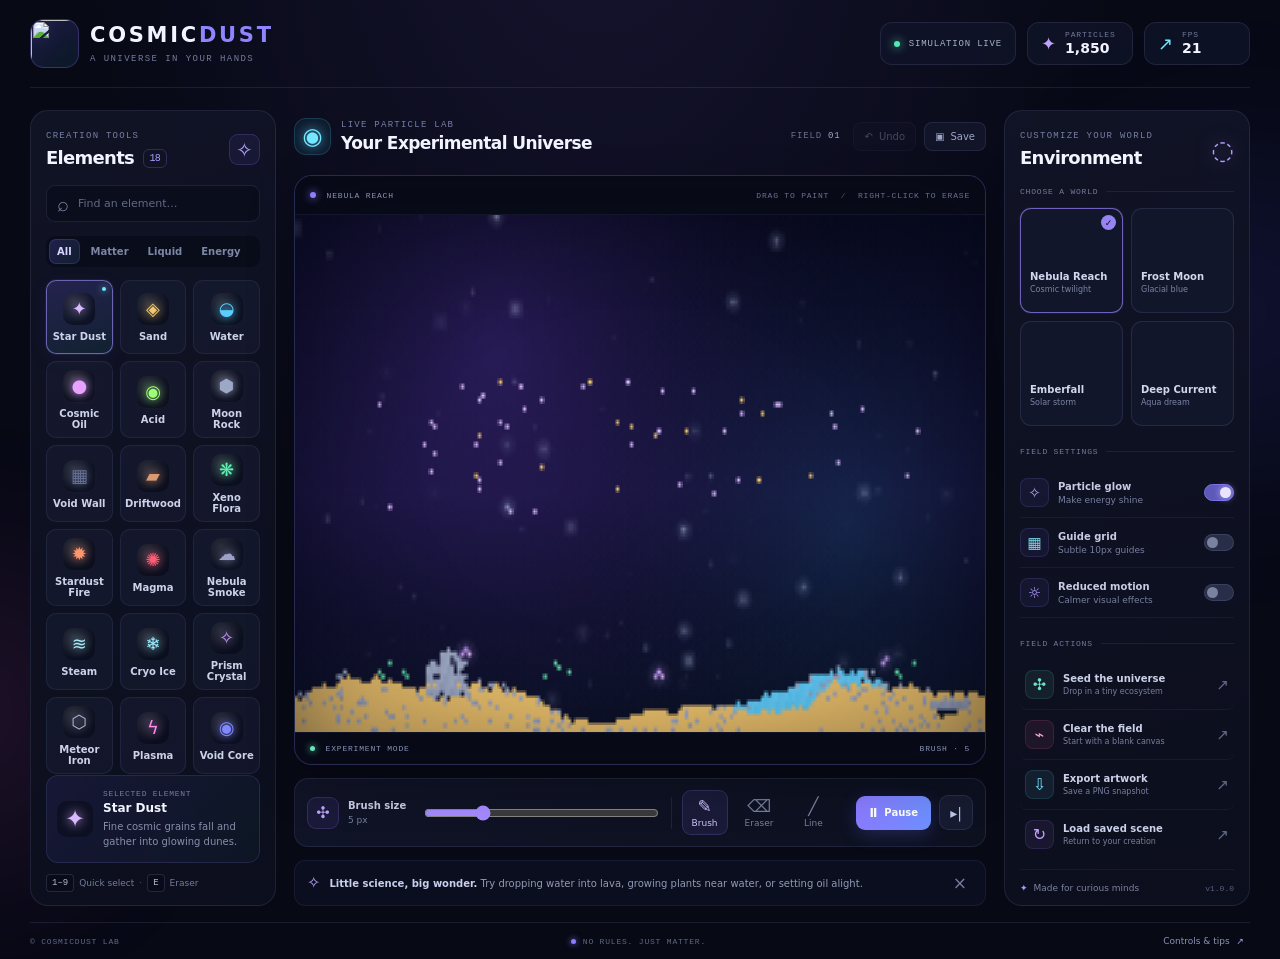
==== index.html @ d0c69f7b "Add files via upload" ====
<!doctype html>
<html lang="en">
<head>
  <meta charset="utf-8">
  <meta name="viewport" content="width=device-width, initial-scale=1, viewport-fit=cover, user-scalable=no">
  <meta name="theme-color" content="#070915">
  <meta name="description" content="CosmicDust — a tiny universe in your hands. Paint with sand, water, fire, plants, plasma and more in a beautiful cosmic particle sandbox.">
  <title>CosmicDust — A Universe in Your Hands</title>
  <link rel="icon" href="assets/cosmicdust-emblem.png" type="image/png">
  <link rel="stylesheet" href="styles.css">
  <!-- The SDK is optional during local development and required for CrazyGames Full Launch. -->
  <script async src="https://sdk.crazygames.com/crazygames-sdk-v3.js"></script>
  <script defer src="game.js"></script>
</head>
<body>
  <div class="ambient ambient-a"></div>
  <div class="ambient ambient-b"></div>
  <div class="app-shell">
    <header class="topbar">
      <div class="brand-lockup">
        <div class="brand-mark"><img src="assets/cosmicdust-emblem.png" alt="" draggable="false"></div>
        <div class="brand-copy"><div class="brand-name">COSMIC<span>DUST</span></div><div class="brand-tagline">A UNIVERSE IN YOUR HANDS</div></div>
      </div>
      <div class="top-meta">
        <div class="live-pill"><span class="live-dot"></span><span id="runStatus">SIMULATION LIVE</span></div>
        <div class="stat-pill"><span class="stat-glyph">✦</span><div><small>PARTICLES</small><strong id="particleCount">0</strong></div></div>
        <div class="stat-pill"><span class="stat-glyph fps-glyph">↗</span><div><small>FPS</small><strong id="fpsCount">60</strong></div></div>
      </div>
      <button class="icon-button mobile-menu" id="togglePanels" aria-label="Toggle controls" title="Toggle controls">☰</button>
    </header>

    <main class="workspace">
      <aside class="panel element-panel" id="elementPanel">
        <div class="panel-heading">
          <div><span class="eyebrow">CREATION TOOLS</span><h2>Elements <span class="count-chip">18</span></h2></div>
          <button class="mini-icon" id="randomElement" title="Surprise me" aria-label="Random element">✧</button>
        </div>
        <label class="search-wrap"><span>⌕</span><input id="elementSearch" type="search" placeholder="Find an element…" autocomplete="off" aria-label="Find an element"></label>
        <div class="filter-tabs" role="tablist" aria-label="Element categories">
          <button class="filter-tab active" data-filter="all" role="tab" aria-selected="true">All</button>
          <button class="filter-tab" data-filter="matter" role="tab" aria-selected="false">Matter</button>
          <button class="filter-tab" data-filter="liquid" role="tab" aria-selected="false">Liquid</button>
          <button class="filter-tab" data-filter="energy" role="tab" aria-selected="false">Energy</button>
          <button class="filter-tab" data-filter="life" role="tab" aria-selected="false">Life</button>
        </div>
        <div class="element-grid" id="elementGrid" aria-label="Choose an element"></div>
        <div class="selected-element-card" id="selectedElementCard">
          <div class="selected-symbol" id="selectedSymbol">✦</div>
          <div class="selected-info"><div class="selected-label">SELECTED ELEMENT</div><strong id="selectedName">Star Dust</strong><p id="selectedDesc">Fine cosmic grains fall and gather into glowing dunes.</p></div>
        </div>
        <div class="panel-footnote"><span class="keycap">1–9</span> Quick select <span class="foot-dot">·</span> <span class="keycap">E</span> Eraser</div>
      </aside>

      <section class="play-area" aria-label="Particle simulation">
        <div class="scene-heading">
          <div class="scene-title"><span class="scene-icon">◉</span><div><span class="eyebrow">LIVE PARTICLE LAB</span><h1>Your Experimental Universe</h1></div></div>
          <div class="scene-actions"><span class="scene-index">FIELD <strong>01</strong></span><button class="small-action" id="undoBtn" title="Undo last stroke (Ctrl/Cmd+Z)" disabled>↶ <span>Undo</span></button><button class="small-action" id="saveSceneBtn" title="Save this scene to this browser">▣ <span>Save</span></button></div>
        </div>
        <div class="canvas-frame" id="canvasFrame">
          <div class="canvas-topline"><span><i class="tiny-orb"></i> <span id="worldLabel">NEBULA REACH</span></span><span class="canvas-hint">DRAG TO PAINT <span class="hint-separator">/</span> RIGHT-CLICK TO ERASE</span></div>
          <canvas id="particleCanvas" aria-label="Draw particles here using the selected element" tabindex="0"></canvas>
          <div class="canvas-vignette"></div>
          <div class="canvas-bottomline"><span><span class="cursor-dot"></span> EXPERIMENT MODE</span><span id="brushReadout">BRUSH · 5</span></div>
        </div>
        <div class="quickbar">
          <div class="brush-control"><span class="tool-icon">✣</span><div class="brush-label"><label for="brushSize">Brush size</label><span id="brushValue">5 px</span></div><input id="brushSize" type="range" min="1" max="18" value="5" aria-label="Brush size"></div>
          <div class="quickbar-divider"></div>
          <button class="quick-tool active" id="brushTool" title="Brush (B)"><span>✎</span><small>Brush</small></button>
          <button class="quick-tool" id="eraseTool" title="Eraser (E)"><span>⌫</span><small>Eraser</small></button>
          <button class="quick-tool" id="lineTool" title="Line tool (L)"><span>╱</span><small>Line</small></button>
          <div class="quickbar-spacer"></div>
          <button class="run-button" id="pauseBtn"><span class="pause-glyph">Ⅱ</span><span id="pauseLabel">Pause</span></button>
          <button class="step-button" id="stepBtn" title="Advance one simulation step">▸|</button>
        </div>
        <div class="tip-strip"><span class="tip-spark">✧</span><span><strong>Little science, big wonder.</strong> Try dropping water into lava, growing plants near water, or setting oil alight.</span><button id="dismissTip" title="Dismiss tip" aria-label="Dismiss tip">×</button></div>
      </section>

      <aside class="panel settings-panel" id="settingsPanel">
        <div class="panel-heading settings-heading"><div><span class="eyebrow">CUSTOMIZE YOUR WORLD</span><h2>Environment</h2></div><span class="planet-icon">◌</span></div>
        <div class="setting-section"><div class="section-label">CHOOSE A WORLD <span class="section-rule"></span></div>
          <div class="world-grid" id="worldGrid">
            <button class="world-card selected" data-world="nebula"><span class="world-art nebula-art"><i></i><b></b></span><span class="world-copy"><strong>Nebula Reach</strong><small>Cosmic twilight</small></span><span class="world-check">✓</span></button>
            <button class="world-card" data-world="arctic"><span class="world-art arctic-art"><i></i><b></b></span><span class="world-copy"><strong>Frost Moon</strong><small>Glacial blue</small></span><span class="world-check">✓</span></button>
            <button class="world-card" data-world="ember"><span class="world-art ember-art"><i></i><b></b></span><span class="world-copy"><strong>Emberfall</strong><small>Solar storm</small></span><span class="world-check">✓</span></button>
            <button class="world-card" data-world="ocean"><span class="world-art ocean-art"><i></i><b></b></span><span class="world-copy"><strong>Deep Current</strong><small>Aqua dream</small></span><span class="world-check">✓</span></button>
          </div>
        </div>
        <div class="setting-section brush-settings"><div class="section-label">FIELD SETTINGS <span class="section-rule"></span></div>
          <label class="toggle-row"><span><span class="toggle-icon">✧</span><span><strong>Particle glow</strong><small>Make energy shine</small></span></span><input type="checkbox" id="glowToggle" checked><i class="switch"></i></label>
          <label class="toggle-row"><span><span class="toggle-icon grid-icon">▦</span><span><strong>Guide grid</strong><small>Subtle 10px guides</small></span></span><input type="checkbox" id="gridToggle"><i class="switch"></i></label>
          <label class="toggle-row"><span><span class="toggle-icon">☼</span><span><strong>Reduced motion</strong><small>Calmer visual effects</small></span></span><input type="checkbox" id="motionToggle"><i class="switch"></i></label>
        </div>
        <div class="setting-section action-section"><div class="section-label">FIELD ACTIONS <span class="section-rule"></span></div>
          <button class="action-row" id="seedBtn"><span class="action-icon seed-icon">✣</span><span><strong>Seed the universe</strong><small>Drop in a tiny ecosystem</small></span><span class="action-arrow">↗</span></button>
          <button class="action-row" id="clearBtn"><span class="action-icon clear-icon">⌁</span><span><strong>Clear the field</strong><small>Start with a blank canvas</small></span><span class="action-arrow">↗</span></button>
          <button class="action-row" id="exportBtn"><span class="action-icon export-icon">⇩</span><span><strong>Export artwork</strong><small>Save a PNG snapshot</small></span><span class="action-arrow">↗</span></button>
          <button class="action-row" id="loadSceneBtn"><span class="action-icon load-icon">↻</span><span><strong>Load saved scene</strong><small>Return to your creation</small></span><span class="action-arrow">↗</span></button>
        </div>
        <div class="tiny-footer"><span class="footer-star">✦</span> Made for curious minds <span class="footer-version">v1.0.0</span></div>
      </aside>
    </main>
    <footer class="app-footer"><span>© COSMICDUST LAB</span><span class="footer-center"><i></i> NO RULES. JUST MATTER.</span><button id="helpBtn">Controls & tips <span>↗</span></button></footer>
  </div>

  <div class="toast" id="toast" role="status" aria-live="polite"><span class="toast-icon">✦</span><span id="toastMessage">Your universe is ready.</span><button id="toastAction" hidden>Undo</button></div>
  <div class="help-overlay" id="helpOverlay" hidden>
    <section class="help-card" role="dialog" aria-modal="true" aria-labelledby="helpTitle">
      <button class="help-close" id="helpClose" aria-label="Close help">×</button>
      <span class="eyebrow">QUICK FIELD GUIDE</span><h2 id="helpTitle">Make a little universe.</h2><p class="help-lead">Pick an element, then paint on the field. Watch your ingredients interact.</p>
      <div class="help-grid"><div><kbd>Drag</kbd><span>Draw with your selected element</span></div><div><kbd>Right click</kbd><span>Erase without changing tools</span></div><div><kbd>Space</kbd><span>Pause / resume simulation</span></div><div><kbd>B / E / L</kbd><span>Brush, eraser, line tool</span></div><div><kbd>[ / ]</kbd><span>Smaller / larger brush</span></div><div><kbd>Ctrl / ⌘ + Z</kbd><span>Undo your last stroke</span></div></div>
      <div class="help-footer"><span>Experiment note</span><p>Water cools lava, plants spread near water, oil catches fire, and acid dissolves many solids.</p></div>
      <button class="primary-button" id="gotItBtn">Let's experiment <span>→</span></button>
    </section>
  </div>
  <noscript><div class="noscript-message">CosmicDust needs JavaScript enabled to run its particle simulation.</div></noscript>
</body>
</html>
---- styles.css ----
:root{color-scheme:dark;--bg:#070915;--panel:#101322;--panel2:#13172a;--line:rgba(161,172,235,.12);--text:#f2f4ff;--muted:#8e94b2;--muted2:#626985;--cyan:#72e7ff;--purple:#9d7aff;--pink:#f17aca;--green:#5be4bb;--radius:18px;--mono:'SFMono-Regular',Consolas,'Liberation Mono',monospace;--sans:'Avenir Next',Avenir,system-ui,-apple-system,sans-serif}
*{box-sizing:border-box}html,body{margin:0;min-height:100%;background:var(--bg);color:var(--text);font-family:var(--sans);font-size:13px}body{min-height:100dvh;overflow-x:hidden;background:radial-gradient(ellipse at 47% -24%,rgba(82,63,153,.21),transparent 55%),#070915}button,input{font:inherit}button{color:inherit;cursor:pointer}button:focus-visible,input:focus-visible{outline:2px solid var(--cyan);outline-offset:3px}.ambient{position:fixed;pointer-events:none;z-index:0;border-radius:50%;filter:blur(90px);opacity:.13}.ambient-a{width:300px;height:300px;right:-110px;top:18%;background:#5555ff}.ambient-b{width:250px;height:300px;left:-150px;bottom:4%;background:#df4ec5}.app-shell{position:relative;z-index:1;max-width:1760px;margin:0 auto;padding:0 30px;min-height:100dvh;display:flex;flex-direction:column}.topbar{height:88px;display:flex;align-items:center;justify-content:space-between;border-bottom:1px solid var(--line);flex-shrink:0}.brand-lockup{display:flex;align-items:center;gap:11px;min-width:260px}.brand-mark{width:49px;height:49px;display:grid;place-items:center;border-radius:14px;background:linear-gradient(145deg,rgba(121,102,255,.18),rgba(53,217,245,.08));border:1px solid rgba(157,122,255,.25);overflow:hidden}.brand-mark img{width:54px;height:54px;object-fit:contain;filter:drop-shadow(0 0 9px rgba(130,112,255,.2))}.brand-name{font-size:21px;letter-spacing:.13em;font-weight:800;line-height:1.2}.brand-name span{color:#8f84ff}.brand-tagline{font:9px var(--mono);letter-spacing:.16em;color:#747c9e;margin-top:5px}.top-meta{display:flex;gap:11px;align-items:center}.live-pill,.stat-pill{height:43px;border:1px solid var(--line);background:rgba(18,22,43,.7);border-radius:12px;display:flex;align-items:center;gap:9px;padding:0 13px}.live-pill{font:9px var(--mono);letter-spacing:.09em;color:#a6b4c8}.live-dot{width:6px;height:6px;border-radius:100%;background:#52eab5;box-shadow:0 0 10px #52eab5}.stat-pill{min-width:106px}.stat-glyph{font-size:18px;color:#c0a3ff}.fps-glyph{color:var(--cyan)}.stat-pill small{display:block;color:#737b9b;font:8px var(--mono);letter-spacing:.1em}.stat-pill strong{font-size:14px;line-height:1.3;font-weight:700;font-variant-numeric:tabular-nums}.mobile-menu{display:none}.workspace{display:grid;grid-template-columns:246px minmax(360px,1fr) 246px;gap:18px;padding:22px 0 16px;flex:1;min-height:0;align-items:stretch}.panel{background:linear-gradient(163deg,rgba(17,20,38,.96),rgba(12,15,29,.95));border:1px solid var(--line);border-radius:var(--radius);min-width:0;position:relative;overflow:hidden}.element-panel{padding:20px 15px 13px;display:flex;flex-direction:column;min-height:625px}.panel-heading{display:flex;align-items:center;justify-content:space-between;margin-bottom:17px}.eyebrow{display:block;font:9px var(--mono);letter-spacing:.14em;color:#777fa4;margin-bottom:6px}.panel-heading h2{margin:0;font-size:18px;letter-spacing:-.04em;font-weight:700}.count-chip{font:10px var(--mono);color:#a9a1ff;border:1px solid rgba(157,122,255,.24);padding:3px 6px;border-radius:6px;vertical-align:3px;margin-left:3px}.mini-icon{width:31px;height:31px;border-radius:9px;border:1px solid rgba(157,122,255,.2);background:rgba(120,99,255,.08);font-size:20px;color:#bda8ff;line-height:1}.mini-icon:hover{background:rgba(120,99,255,.19)}.search-wrap{height:37px;display:flex;align-items:center;gap:7px;padding:0 10px;border:1px solid rgba(151,161,216,.13);border-radius:9px;background:rgba(4,7,20,.38);color:#7781a4;margin-bottom:14px}.search-wrap>span{font-size:20px;line-height:1}.search-wrap input{width:100%;min-width:0;color:#dde3ff;border:0;outline:0;background:transparent;font-size:11px}.search-wrap input::placeholder{color:#616984}.filter-tabs{display:flex;gap:3px;padding:3px;background:rgba(4,7,19,.52);border-radius:9px;margin-bottom:13px;overflow:auto}.filter-tab{border:0;border-radius:7px;background:transparent;color:#7e86a5;padding:7px 8px;font-size:10px;font-weight:700;white-space:nowrap;flex:1}.filter-tab.active{background:linear-gradient(120deg,rgba(120,102,255,.22),rgba(83,211,240,.09));color:#d8d5ff;box-shadow:inset 0 0 0 1px rgba(152,134,255,.17)}.element-grid{display:grid;grid-template-columns:repeat(3,minmax(0,1fr));gap:7px;align-content:start}.element-button{position:relative;border:1px solid rgba(141,151,215,.11);border-radius:10px;background:rgba(26,30,54,.55);min-width:0;min-height:74px;display:flex;flex-direction:column;align-items:center;justify-content:center;gap:6px;padding:8px 4px 7px;transition:background .15s,border-color .15s,transform .15s}.element-button:hover{background:rgba(45,49,83,.8);border-color:rgba(144,142,255,.38);transform:translateY(-1px)}.element-button.selected{background:linear-gradient(160deg,rgba(123,103,255,.2),rgba(53,218,238,.08));border-color:rgba(162,145,255,.6);box-shadow:0 0 0 1px rgba(155,130,255,.08),0 5px 20px rgba(92,74,217,.09)}.element-button.selected:after{content:'';position:absolute;top:6px;right:6px;width:4px;height:4px;border-radius:50%;background:var(--cyan);box-shadow:0 0 7px var(--cyan)}.element-visual{width:32px;height:32px;display:grid;place-items:center;border-radius:10px;font-size:18px;line-height:1;position:relative;background:radial-gradient(circle at 30% 25%,rgba(255,255,255,.12),transparent 70%),rgba(5,9,22,.6);text-shadow:0 0 11px currentColor}.element-button .element-title{font-size:10px;font-weight:700;line-height:1.1;color:#cdd2eb;text-align:center;overflow-wrap:anywhere}.selected-element-card{margin-top:auto;padding:12px 10px;display:flex;align-items:center;gap:10px;background:linear-gradient(120deg,rgba(120,99,255,.1),rgba(41,204,231,.04));border:1px solid rgba(153,137,255,.15);border-radius:12px;min-height:88px}.selected-symbol{width:36px;height:36px;flex-shrink:0;display:grid;place-items:center;font-size:24px;color:#e0c1ff;background:rgba(6,9,22,.5);border-radius:10px;text-shadow:0 0 12px currentColor}.selected-info{min-width:0}.selected-label{font:8px var(--mono);color:#777fa3;letter-spacing:.09em;margin-bottom:3px}.selected-info strong{display:block;font-size:12px}.selected-info p{font-size:10px;line-height:1.5;color:#878eac;margin:4px 0 0}.panel-footnote{margin-top:11px;display:flex;align-items:center;gap:5px;color:#747c9c;font-size:9px}.keycap{font:9px var(--mono);padding:3px 5px;border:1px solid rgba(145,154,211,.2);background:rgba(6,9,20,.5);border-radius:4px;color:#b6bbd3}.foot-dot{color:#4f5573}.play-area{min-width:0;display:flex;flex-direction:column;gap:13px}.scene-heading{display:flex;align-items:center;justify-content:space-between;min-height:52px}.scene-title{display:flex;align-items:center;gap:10px}.scene-icon{width:37px;height:37px;display:grid;place-items:center;font-size:23px;color:var(--cyan);border-radius:12px;border:1px solid rgba(91,218,255,.17);background:rgba(45,164,202,.09);text-shadow:0 0 13px rgba(91,218,255,.8)}.scene-title .eyebrow{margin-bottom:3px}.scene-title h1{margin:0;font-size:17px;letter-spacing:-.035em}.scene-actions{display:flex;align-items:center;gap:8px}.scene-index{font:9px var(--mono);letter-spacing:.09em;color:#69718f;margin-right:5px}.scene-index strong{color:#a3a9cb;font-weight:500}.small-action{display:flex;align-items:center;gap:6px;padding:8px 10px;background:rgba(24,28,50,.6);border:1px solid var(--line);border-radius:8px;color:#9ea6c5;font-size:10px}.small-action:hover:not(:disabled){border-color:rgba(123,229,255,.36);color:#d9f8ff}.small-action:disabled{opacity:.38;cursor:not-allowed}.canvas-frame{position:relative;isolation:isolate;flex:1;min-height:350px;max-height:calc(100dvh - 290px);display:flex;flex-direction:column;overflow:hidden;border:1px solid rgba(127,130,239,.28);border-radius:18px;background:#060915;box-shadow:0 18px 48px rgba(0,0,0,.24),inset 0 0 0 1px rgba(177,169,255,.025)}.canvas-frame:before{content:'';position:absolute;inset:0;pointer-events:none;z-index:2;border-radius:inherit;box-shadow:inset 0 0 80px rgba(2,3,15,.3)}.canvas-topline,.canvas-bottomline{position:relative;z-index:3;display:flex;align-items:center;justify-content:space-between;height:39px;padding:0 15px;background:rgba(8,11,25,.75);font:8px var(--mono);letter-spacing:.1em;color:#8b94b7;flex-shrink:0}.canvas-topline{border-bottom:1px solid rgba(130,141,221,.1)}.tiny-orb{display:inline-block;width:6px;height:6px;border-radius:50%;margin-right:5px;background:#8d7dff;box-shadow:0 0 8px #8d7dff}.canvas-hint{color:#697394;font-size:8px}.hint-separator{margin:0 6px;color:#4b5476}.canvas-frame canvas{display:block;position:relative;z-index:1;flex:1;min-height:0;width:100%;height:100%;cursor:crosshair;touch-action:none;image-rendering:pixelated;outline:none}.canvas-bottomline{height:32px;border-top:1px solid rgba(130,141,221,.08);font-size:8px}.cursor-dot{display:inline-block;width:5px;height:5px;border-radius:100%;background:#69e4bc;margin:0 5px 0 0;box-shadow:0 0 7px #69e4bc}.canvas-vignette{position:absolute;z-index:2;inset:39px 0 32px;pointer-events:none;background:radial-gradient(ellipse at center,transparent 45%,rgba(3,5,18,.28) 100%)}.quickbar{display:flex;align-items:center;gap:8px;padding:10px 12px;background:linear-gradient(130deg,rgba(17,21,40,.94),rgba(13,17,32,.94));border:1px solid var(--line);border-radius:14px;min-height:69px}.brush-control{display:flex;align-items:center;gap:9px;min-width:176px;flex:1}.tool-icon{width:32px;height:32px;border:1px solid rgba(157,122,255,.19);border-radius:9px;display:grid;place-items:center;color:#c2a3ff;background:rgba(128,97,255,.09);font-size:16px}.brush-label{display:flex;flex-direction:column;gap:4px;min-width:65px}.brush-label label{font-size:10px;color:#c7cce4;font-weight:700}.brush-label span{font-size:9px;color:#787f9e}.brush-control input{width:65px;flex:1;accent-color:#a48aff;cursor:pointer}.quickbar-divider{width:1px;height:32px;background:var(--line);margin:0 2px}.quick-tool{min-width:46px;display:flex;flex-direction:column;align-items:center;justify-content:center;gap:3px;background:transparent;border:1px solid transparent;border-radius:9px;padding:6px 8px;color:#767e9e}.quick-tool>span{font-size:17px;line-height:1.1}.quick-tool small{font-size:9px}.quick-tool:hover,.quick-tool.active{background:rgba(130,112,255,.1);border-color:rgba(145,126,255,.2);color:#d2c6ff}.quickbar-spacer{flex:0 0 4px}.run-button{display:flex;align-items:center;gap:7px;white-space:nowrap;border:0;border-radius:9px;background:linear-gradient(100deg,#8c7aff,#6d90ff);box-shadow:0 5px 18px rgba(112,112,255,.22);padding:10px 13px;font-size:10px;font-weight:800;color:#fff}.run-button:hover{filter:brightness(1.1)}.pause-glyph{font-size:12px}.step-button{height:35px;width:34px;border:1px solid var(--line);border-radius:9px;background:rgba(27,31,54,.8);color:#bec6e8;font-size:14px}.step-button:hover{border-color:rgba(116,231,255,.4);color:var(--cyan)}.tip-strip{display:flex;align-items:center;gap:9px;padding:10px 12px;border:1px solid rgba(117,130,218,.11);border-radius:11px;background:rgba(14,18,36,.62);font-size:10px;color:#929bb7;line-height:1.5}.tip-strip strong{color:#c9d0ed;font-weight:700}.tip-spark{color:#baa6ff;font-size:16px}.tip-strip button{margin-left:auto;background:transparent;border:0;color:#737c9c;font-size:17px;line-height:1}.settings-panel{padding:20px 15px 12px;display:flex;flex-direction:column;min-height:625px}.settings-heading{margin-bottom:19px}.planet-icon{font-size:26px;color:#b49bff;text-shadow:0 0 17px rgba(164,127,255,.7)}.setting-section{margin-bottom:21px}.section-label{display:flex;align-items:center;gap:8px;color:#747c9d;font:8px var(--mono);letter-spacing:.1em;white-space:nowrap;margin-bottom:12px}.section-rule{height:1px;background:rgba(151,161,216,.11);flex:1}.world-grid{display:grid;grid-template-columns:1fr 1fr;gap:8px}.world-card{padding:0;text-align:left;position:relative;overflow:hidden;border:1px solid rgba(139,148,216,.15);border-radius:11px;background:rgba(21,25,47,.74);display:flex;flex-direction:column;min-height:105px;transition:border-color .15s,transform .15s}.world-card:hover{transform:translateY(-1px);border-color:rgba(154,143,255,.4)}.world-card.selected{border-color:rgba(154,132,255,.68);box-shadow:0 0 0 1px rgba(154,132,255,.07)}.world-art{height:54px;display:block;position:relative;overflow:hidden;background:radial-gradient(ellipse at 40% 70%,#45306e,transparent 50%),linear-gradient(130deg,#101d3b,#111125 80%)}.world-art:before{content:'';position:absolute;width:58px;height:58px;left:50%;top:12px;transform:translateX(-50%);border-radius:50%;background:radial-gradient(circle at 32% 27%,#c8bbff,#896be4 25%,#332963 65%,#12162e 100%);box-shadow:0 0 20px rgba(132,95,255,.45)}.world-art:after{content:'';position:absolute;width:88px;height:23px;left:50%;top:30px;transform:translateX(-50%) rotate(-18deg);border:2px solid #8ce9ff;border-color:#8ce9ff transparent #de8bff transparent;border-radius:50%;filter:drop-shadow(0 0 3px #8b9aff)}.world-art i,.world-art b{position:absolute;z-index:1;width:3px;height:3px;border-radius:50%;background:#e6f4ff;box-shadow:0 0 4px #fff;left:15%;top:15px}.world-art b{left:78%;top:13px}.arctic-art{background:radial-gradient(ellipse at 45% 80%,#276f8f,transparent 56%),linear-gradient(130deg,#0c3557,#11162d)}.arctic-art:before{background:radial-gradient(circle at 30% 30%,#e2fcff,#74cde5 27%,#176a88 68%,#10263b)}.arctic-art:after{border-color:#7af2ff transparent #b8ffff transparent}.ember-art{background:radial-gradient(ellipse at 50% 80%,#812f48,transparent 55%),linear-gradient(130deg,#3b142e,#111126)}.ember-art:before{background:radial-gradient(circle at 30% 25%,#ffdb8d,#f47959 28%,#912f63 66%,#251936);box-shadow:0 0 20px rgba(255,111,82,.4)}.ember-art:after{border-color:#ffd28c transparent #fa6298 transparent}.ocean-art{background:radial-gradient(ellipse at 45% 80%,#155d70,transparent 56%),linear-gradient(130deg,#092e42,#10172f)}.ocean-art:before{background:radial-gradient(circle at 30% 30%,#b5fff7,#41c8c8 28%,#176579 67%,#102a41)}.ocean-art:after{border-color:#70f1d1 transparent #5fc5ff transparent}.world-copy{display:flex;flex-direction:column;gap:3px;padding:8px 9px 9px}.world-copy strong{font-size:10px;color:#d2d7f0}.world-copy small{font-size:8px;color:#7b84a5}.world-check{display:none;position:absolute;top:6px;right:6px;width:15px;height:15px;border-radius:50%;align-items:center;justify-content:center;font-size:9px;background:rgba(158,139,255,.95);color:#15102d}.world-card.selected .world-check{display:flex}.toggle-row{display:flex;align-items:center;justify-content:space-between;padding:10px 0;border-bottom:1px solid rgba(141,151,211,.08);cursor:pointer}.toggle-row>span{display:flex;align-items:center;gap:9px}.toggle-icon{width:29px;height:29px;display:grid;place-items:center;border:1px solid rgba(144,130,255,.14);border-radius:8px;background:rgba(120,103,255,.08);color:#b8a2ff;font-size:15px}.grid-icon{color:#81ddeb}.toggle-row strong{display:block;font-size:10px;font-weight:700;color:#c7cce4}.toggle-row small{display:block;font-size:9px;color:#777f9f;margin-top:3px}.toggle-row input{position:absolute;opacity:0;pointer-events:none}.switch{width:30px;height:17px;position:relative;flex-shrink:0;border-radius:20px;background:#292e48;border:1px solid rgba(150,160,210,.16);transition:.2s}.switch:after{content:'';width:11px;height:11px;border-radius:50%;background:#7a829f;position:absolute;top:2px;left:2px;transition:.2s}.toggle-row input:checked+.switch{background:#5d59b8;border-color:#7770e8}.toggle-row input:checked+.switch:after{left:15px;background:#e8e3ff;box-shadow:0 0 7px #b8adff}.action-section{margin-bottom:10px}.action-row{width:100%;display:flex;align-items:center;gap:9px;padding:10px 5px;text-align:left;border:0;border-bottom:1px solid rgba(141,151,211,.08);background:transparent;border-radius:7px}.action-row:last-child{border-bottom:0}.action-row:hover{background:rgba(121,106,255,.06)}.action-icon{width:29px;height:29px;display:grid;place-items:center;flex-shrink:0;border-radius:8px;background:rgba(112,221,197,.08);color:#6be3c4;border:1px solid rgba(104,226,199,.12);font-size:16px}.clear-icon{color:#ffa7c9;background:rgba(255,106,161,.08);border-color:rgba(255,106,161,.13)}.export-icon{color:#7ce4ff;background:rgba(98,213,244,.08);border-color:rgba(98,213,244,.13)}.load-icon{color:#c7a3ff;background:rgba(176,123,255,.08);border-color:rgba(176,123,255,.13)}.action-row>span:nth-child(2){flex:1;min-width:0}.action-row strong{display:block;font-size:10px;color:#cbd1ea}.action-row small{display:block;font-size:8px;color:#777f9e;margin-top:3px}.action-arrow{color:#626b8b;font-size:15px}.action-row:hover .action-arrow{color:#a79bff}.tiny-footer{margin-top:auto;display:flex;align-items:center;gap:6px;padding-top:13px;border-top:1px solid rgba(141,151,211,.08);color:#7b83a0;font-size:9px}.footer-star{color:#ad98ff}.footer-version{margin-left:auto;font:8px var(--mono);color:#575f7e}.app-footer{height:37px;flex-shrink:0;display:flex;align-items:center;justify-content:space-between;border-top:1px solid var(--line);color:#606985;font:8px var(--mono);letter-spacing:.1em}.footer-center{display:flex;align-items:center;gap:7px}.footer-center i{width:5px;height:5px;border-radius:50%;background:#8d7aff;box-shadow:0 0 6px #8d7aff}.app-footer button{border:0;background:transparent;color:#8a93b2;font:9px var(--sans);letter-spacing:0}.app-footer button:hover{color:#c6c4ff}.app-footer button span{color:#ac9bff;margin-left:4px}.toast{position:fixed;z-index:30;bottom:28px;left:50%;transform:translate(-50%,18px);opacity:0;pointer-events:none;display:flex;align-items:center;gap:10px;padding:12px 14px;border-radius:11px;border:1px solid rgba(153,137,255,.28);background:rgba(18,21,42,.97);box-shadow:0 16px 40px rgba(0,0,0,.4);color:#d8ddf5;font-size:11px;transition:opacity .2s,transform .2s;max-width:calc(100vw - 24px)}.toast.show{opacity:1;transform:translate(-50%,0);pointer-events:auto}.toast-icon{color:#a994ff;font-size:16px}.toast button{border:1px solid rgba(149,135,255,.25);border-radius:7px;padding:5px 9px;background:rgba(116,103,255,.14);font-size:10px;color:#c7bdff}.help-overlay{position:fixed;z-index:50;inset:0;background:rgba(3,5,16,.78);backdrop-filter:blur(10px);display:grid;place-items:center;padding:22px}.help-overlay[hidden]{display:none}.help-card{width:min(480px,100%);position:relative;padding:29px;border:1px solid rgba(157,139,255,.26);border-radius:20px;background:radial-gradient(ellipse at 100% 0,rgba(98,75,207,.18),transparent 42%),#111427;box-shadow:0 30px 80px rgba(0,0,0,.5)}.help-close{position:absolute;right:17px;top:15px;font-size:23px;border:0;background:transparent;color:#8e95b7}.help-card h2{font-size:25px;letter-spacing:-.05em;margin:8px 0 8px}.help-lead{margin:0 0 20px;color:#929bb9;line-height:1.7;font-size:12px}.help-grid{display:grid;grid-template-columns:1fr 1fr;gap:9px}.help-grid>div{display:flex;align-items:center;gap:8px;padding:10px 8px;border:1px solid rgba(151,161,216,.1);border-radius:9px;background:rgba(6,8,20,.32)}kbd{font:9px var(--mono);white-space:nowrap;color:#d9d4ff;padding:5px 7px;border-radius:5px;border:1px solid rgba(158,142,255,.22);background:rgba(131,112,255,.1)}.help-grid span{font-size:10px;line-height:1.5;color:#9da5c2}.help-footer{padding:13px 15px;margin:18px 0;background:rgba(80,213,200,.055);border:1px solid rgba(80,213,200,.12);border-radius:10px}.help-footer span{font:8px var(--mono);letter-spacing:.12em;color:#64d9c9;text-transform:uppercase}.help-footer p{margin:6px 0 0;color:#9eacc0;line-height:1.6;font-size:10px}.primary-button{width:100%;display:flex;justify-content:space-between;align-items:center;border:0;border-radius:10px;background:linear-gradient(100deg,#8774ff,#5799f5);padding:13px 15px;font-size:11px;font-weight:800}.primary-button span{font-size:16px}.noscript-message{position:fixed;inset:0;z-index:100;display:grid;place-items:center;background:#070915;color:#fff;padding:30px;text-align:center}
@media(min-width:1500px){.workspace{grid-template-columns:265px minmax(440px,1fr) 265px;gap:20px}.element-panel,.settings-panel{padding-left:18px;padding-right:18px}.element-grid{gap:8px}.element-button{min-height:80px}.canvas-frame{max-height:calc(100dvh - 280px)}}
@media(max-width:1200px){.app-shell{padding:0 18px}.workspace{grid-template-columns:220px minmax(320px,1fr) 220px;gap:12px}.element-panel,.settings-panel{padding-left:12px;padding-right:12px}.element-grid{gap:5px}.element-button{min-height:66px}.quickbar{gap:5px;padding:9px}.brush-control{min-width:145px}.quick-tool{min-width:39px;padding:5px}.run-button{padding:10px}.world-card{min-height:100px}}
@media(max-width:1000px){.topbar{height:76px}.workspace{grid-template-columns:210px minmax(0,1fr);gap:13px}.settings-panel{grid-column:1/-1;display:grid;grid-template-columns:1.05fr 1fr 1fr;gap:15px;min-height:0}.settings-heading{grid-column:1/-1;margin:0}.setting-section{margin:0}.tiny-footer{align-self:end}.canvas-frame{min-height:360px;max-height:calc(100dvh - 260px)}.element-panel{min-height:0}.top-meta .live-pill{display:none}.element-grid{grid-template-columns:repeat(3,minmax(0,1fr))}}
@media(max-width:680px){.element-panel.mobile-hidden,.settings-panel.mobile-hidden{display:none!important}.app-shell{padding:0 10px}.topbar{height:68px}.brand-lockup{min-width:0;gap:8px}.brand-mark{width:39px;height:39px;border-radius:11px}.brand-mark img{width:46px;height:46px}.brand-name{font-size:17px}.brand-tagline{font-size:7px}.top-meta{gap:5px}.stat-pill{height:36px;min-width:65px;padding:0 8px;gap:6px;border-radius:9px}.stat-glyph{font-size:14px}.stat-pill small{font-size:7px}.stat-pill strong{font-size:11px}.mobile-menu{display:block;margin-left:5px}.icon-button{width:35px;height:35px;border:1px solid var(--line);border-radius:9px;background:rgba(24,28,50,.7);color:#b6bee0}.workspace{display:flex;flex-direction:column;padding:13px 0 12px;gap:12px}.play-area{order:0;gap:9px}.scene-heading{min-height:43px}.scene-title{gap:7px}.scene-icon{width:32px;height:32px;font-size:18px}.scene-title h1{font-size:14px}.scene-title .eyebrow{font-size:7px}.scene-actions{gap:5px}.scene-index{display:none}.small-action{padding:7px 8px;font-size:10px}.canvas-frame{min-height:0;height:calc((100vw - 20px) / 1.72 + 60px);max-height:none;flex:none;border-radius:14px}.canvas-topline{height:32px;padding:0 10px;font-size:7px}.canvas-hint{font-size:7px}.canvas-vignette{inset:32px 0 28px}.canvas-bottomline{height:28px;padding:0 10px;font-size:7px}.quickbar{min-height:64px;flex-wrap:wrap;padding:8px 7px;gap:4px}.brush-control{min-width:135px;flex:1}.brush-control input{width:40px}.brush-label{min-width:52px}.quickbar-divider{height:30px;margin:0}.quick-tool{min-width:36px;padding:5px 4px}.quick-tool>span{font-size:15px}.quick-tool small{font-size:8px}.run-button{padding:10px 8px;gap:5px;font-size:9px}.step-button{width:29px;height:33px}.tip-strip{font-size:9px;padding:8px 10px}.element-panel{order:1;padding:13px 11px 11px;min-height:0}.panel-heading{margin-bottom:10px}.panel-heading h2{font-size:15px}.eyebrow{font-size:8px}.mini-icon{width:28px;height:28px}.search-wrap{height:34px;margin-bottom:9px}.filter-tabs{margin-bottom:10px}.element-grid{grid-template-columns:repeat(6,minmax(0,1fr));gap:5px}.element-button{min-height:65px;padding:6px 2px;border-radius:8px}.element-visual{width:27px;height:27px;font-size:15px;border-radius:8px}.element-button .element-title{font-size:9px}.selected-element-card{margin-top:10px;min-height:73px;padding:9px}.selected-symbol{width:30px;height:30px;font-size:20px}.selected-info p{font-size:9px}.panel-footnote{display:none}.settings-panel{order:2;display:flex;padding:14px 12px 12px;min-height:0;gap:0}.settings-heading{margin-bottom:13px}.settings-heading h2{font-size:15px}.setting-section{margin-bottom:15px}.world-grid{grid-template-columns:repeat(4,minmax(0,1fr));gap:5px}.world-card{min-height:94px;border-radius:9px}.world-art{height:43px}.world-art:before{width:44px;height:44px;top:11px}.world-art:after{width:65px;height:18px;top:25px}.world-copy{padding:7px 5px}.world-copy strong{font-size:8px}.world-copy small{font-size:7px}.world-check{width:13px;height:13px;font-size:8px}.toggle-row{padding:8px 0}.action-section{margin-bottom:10px}.action-row{padding:9px 4px}.tiny-footer{margin-top:0}.app-footer{height:34px;font-size:7px}.footer-center{display:none}.app-footer button{font-size:9px}.help-card{padding:24px 18px}.help-card h2{font-size:22px}.help-grid{gap:6px}.help-grid>div{gap:5px;padding:8px 5px}.help-grid span{font-size:9px}kbd{font-size:8px;padding:4px 5px}}
@media(max-width:390px){.top-meta .stat-pill:nth-child(3){display:none}.brand-name{font-size:16px}.canvas-frame{min-height:270px}.canvas-hint{max-width:122px;text-align:right;line-height:1.5}.element-grid{grid-template-columns:repeat(4,minmax(0,1fr))}.world-grid{grid-template-columns:repeat(2,minmax(0,1fr))}.world-card{min-height:97px}.world-art{height:48px}.world-art:before{width:48px;height:48px}.world-art:after{width:75px}}
@media(prefers-reduced-motion:reduce){*,*:before,*:after{scroll-behavior:auto!important;transition:none!important;animation:none!important}}
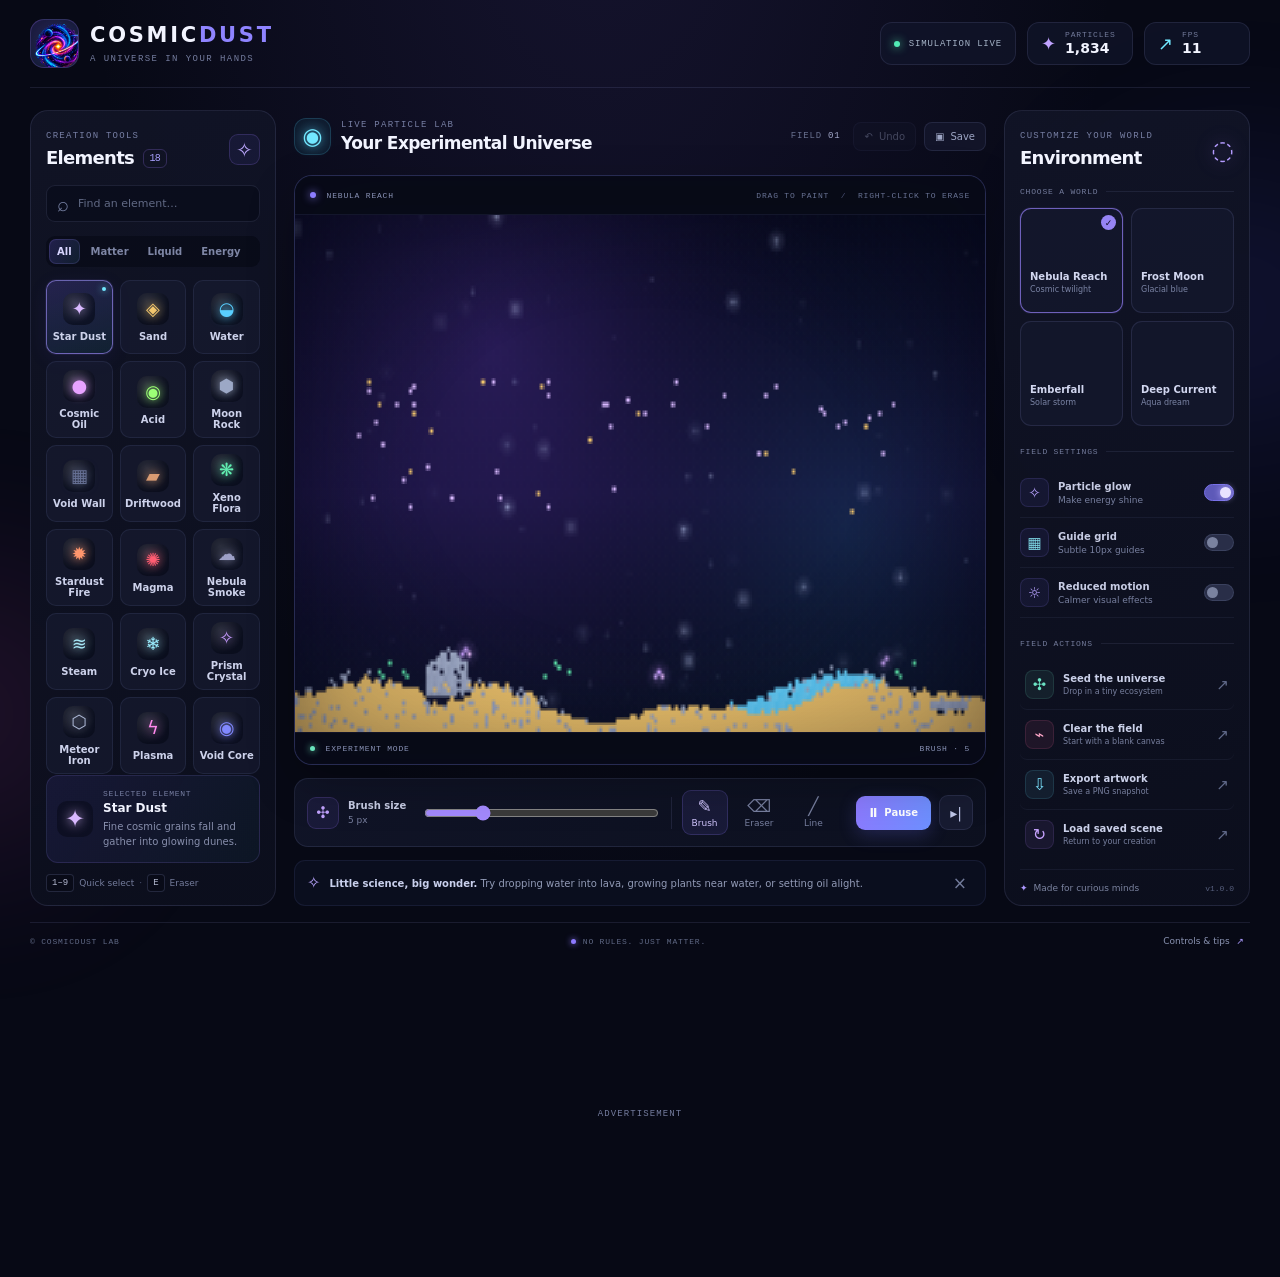
==== commit 2dae6456: "Add files via upload" ====
--- a/index.html
+++ b/index.html
@@ -8,6 +8,8 @@
   <title>CosmicDust — A Universe in Your Hands</title>
   <link rel="icon" href="assets/cosmicdust-emblem.png" type="image/png">
   <link rel="stylesheet" href="styles.css">
+  <!-- Google AdSense: keep this loader only once per page. -->
+  <script async src="https://pagead2.googlesyndication.com/pagead/js/adsbygoogle.js?client=ca-pub-1211673226800475" crossorigin="anonymous"></script>
   <!-- The SDK is optional during local development and required for CrazyGames Full Launch. -->
   <script async src="https://sdk.crazygames.com/crazygames-sdk-v3.js"></script>
   <script defer src="game.js"></script>
@@ -102,6 +104,21 @@
     <footer class="app-footer"><span>© COSMICDUST LAB</span><span class="footer-center"><i></i> NO RULES. JUST MATTER.</span><button id="helpBtn">Controls & tips <span>↗</span></button></footer>
   </div>
 
+  <!-- Responsive AdSense placement below the game.
+       Keep clear of game controls to help prevent accidental clicks. -->
+  <section class="adsense-placement" aria-label="Advertisement">
+    <p class="adsense-label">Advertisement</p>
+    <ins class="adsbygoogle"
+         style="display:block"
+         data-ad-client="ca-pub-1211673226800475"
+         data-ad-slot="1346844360"
+         data-ad-format="auto"
+         data-full-width-responsive="true"></ins>
+    <script>
+      (adsbygoogle = window.adsbygoogle || []).push({});
+    </script>
+  </section>
+
   <div class="toast" id="toast" role="status" aria-live="polite"><span class="toast-icon">✦</span><span id="toastMessage">Your universe is ready.</span><button id="toastAction" hidden>Undo</button></div>
   <div class="help-overlay" id="helpOverlay" hidden>
     <section class="help-card" role="dialog" aria-modal="true" aria-labelledby="helpTitle">
--- a/styles.css
+++ b/styles.css
@@ -6,3 +6,32 @@
 @media(max-width:680px){.element-panel.mobile-hidden,.settings-panel.mobile-hidden{display:none!important}.app-shell{padding:0 10px}.topbar{height:68px}.brand-lockup{min-width:0;gap:8px}.brand-mark{width:39px;height:39px;border-radius:11px}.brand-mark img{width:46px;height:46px}.brand-name{font-size:17px}.brand-tagline{font-size:7px}.top-meta{gap:5px}.stat-pill{height:36px;min-width:65px;padding:0 8px;gap:6px;border-radius:9px}.stat-glyph{font-size:14px}.stat-pill small{font-size:7px}.stat-pill strong{font-size:11px}.mobile-menu{display:block;margin-left:5px}.icon-button{width:35px;height:35px;border:1px solid var(--line);border-radius:9px;background:rgba(24,28,50,.7);color:#b6bee0}.workspace{display:flex;flex-direction:column;padding:13px 0 12px;gap:12px}.play-area{order:0;gap:9px}.scene-heading{min-height:43px}.scene-title{gap:7px}.scene-icon{width:32px;height:32px;font-size:18px}.scene-title h1{font-size:14px}.scene-title .eyebrow{font-size:7px}.scene-actions{gap:5px}.scene-index{display:none}.small-action{padding:7px 8px;font-size:10px}.canvas-frame{min-height:0;height:calc((100vw - 20px) / 1.72 + 60px);max-height:none;flex:none;border-radius:14px}.canvas-topline{height:32px;padding:0 10px;font-size:7px}.canvas-hint{font-size:7px}.canvas-vignette{inset:32px 0 28px}.canvas-bottomline{height:28px;padding:0 10px;font-size:7px}.quickbar{min-height:64px;flex-wrap:wrap;padding:8px 7px;gap:4px}.brush-control{min-width:135px;flex:1}.brush-control input{width:40px}.brush-label{min-width:52px}.quickbar-divider{height:30px;margin:0}.quick-tool{min-width:36px;padding:5px 4px}.quick-tool>span{font-size:15px}.quick-tool small{font-size:8px}.run-button{padding:10px 8px;gap:5px;font-size:9px}.step-button{width:29px;height:33px}.tip-strip{font-size:9px;padding:8px 10px}.element-panel{order:1;padding:13px 11px 11px;min-height:0}.panel-heading{margin-bottom:10px}.panel-heading h2{font-size:15px}.eyebrow{font-size:8px}.mini-icon{width:28px;height:28px}.search-wrap{height:34px;margin-bottom:9px}.filter-tabs{margin-bottom:10px}.element-grid{grid-template-columns:repeat(6,minmax(0,1fr));gap:5px}.element-button{min-height:65px;padding:6px 2px;border-radius:8px}.element-visual{width:27px;height:27px;font-size:15px;border-radius:8px}.element-button .element-title{font-size:9px}.selected-element-card{margin-top:10px;min-height:73px;padding:9px}.selected-symbol{width:30px;height:30px;font-size:20px}.selected-info p{font-size:9px}.panel-footnote{display:none}.settings-panel{order:2;display:flex;padding:14px 12px 12px;min-height:0;gap:0}.settings-heading{margin-bottom:13px}.settings-heading h2{font-size:15px}.setting-section{margin-bottom:15px}.world-grid{grid-template-columns:repeat(4,minmax(0,1fr));gap:5px}.world-card{min-height:94px;border-radius:9px}.world-art{height:43px}.world-art:before{width:44px;height:44px;top:11px}.world-art:after{width:65px;height:18px;top:25px}.world-copy{padding:7px 5px}.world-copy strong{font-size:8px}.world-copy small{font-size:7px}.world-check{width:13px;height:13px;font-size:8px}.toggle-row{padding:8px 0}.action-section{margin-bottom:10px}.action-row{padding:9px 4px}.tiny-footer{margin-top:0}.app-footer{height:34px;font-size:7px}.footer-center{display:none}.app-footer button{font-size:9px}.help-card{padding:24px 18px}.help-card h2{font-size:22px}.help-grid{gap:6px}.help-grid>div{gap:5px;padding:8px 5px}.help-grid span{font-size:9px}kbd{font-size:8px;padding:4px 5px}}
 @media(max-width:390px){.top-meta .stat-pill:nth-child(3){display:none}.brand-name{font-size:16px}.canvas-frame{min-height:270px}.canvas-hint{max-width:122px;text-align:right;line-height:1.5}.element-grid{grid-template-columns:repeat(4,minmax(0,1fr))}.world-grid{grid-template-columns:repeat(2,minmax(0,1fr))}.world-card{min-height:97px}.world-art{height:48px}.world-art:before{width:48px;height:48px}.world-art:after{width:75px}}
 @media(prefers-reduced-motion:reduce){*,*:before,*:after{scroll-behavior:auto!important;transition:none!important;animation:none!important}}
+
+
+/* Google AdSense responsive display ad, below the complete game interface. */
+.adsense-placement {
+  position: relative;
+  z-index: 1;
+  width: min(calc(100% - 32px), 970px);
+  min-height: 120px;
+  margin: 150px auto 48px;
+}
+.adsense-label {
+  margin: 0 0 8px;
+  color: #747c9e;
+  font: 9px var(--mono);
+  letter-spacing: .12em;
+  text-align: center;
+  text-transform: uppercase;
+}
+.adsense-placement .adsbygoogle {
+  display: block;
+  width: 100%;
+}
+@media (max-width: 680px) {
+  .adsense-placement {
+    width: calc(100% - 20px);
+    margin-top: 150px;
+    margin-bottom: 32px;
+  }
+}
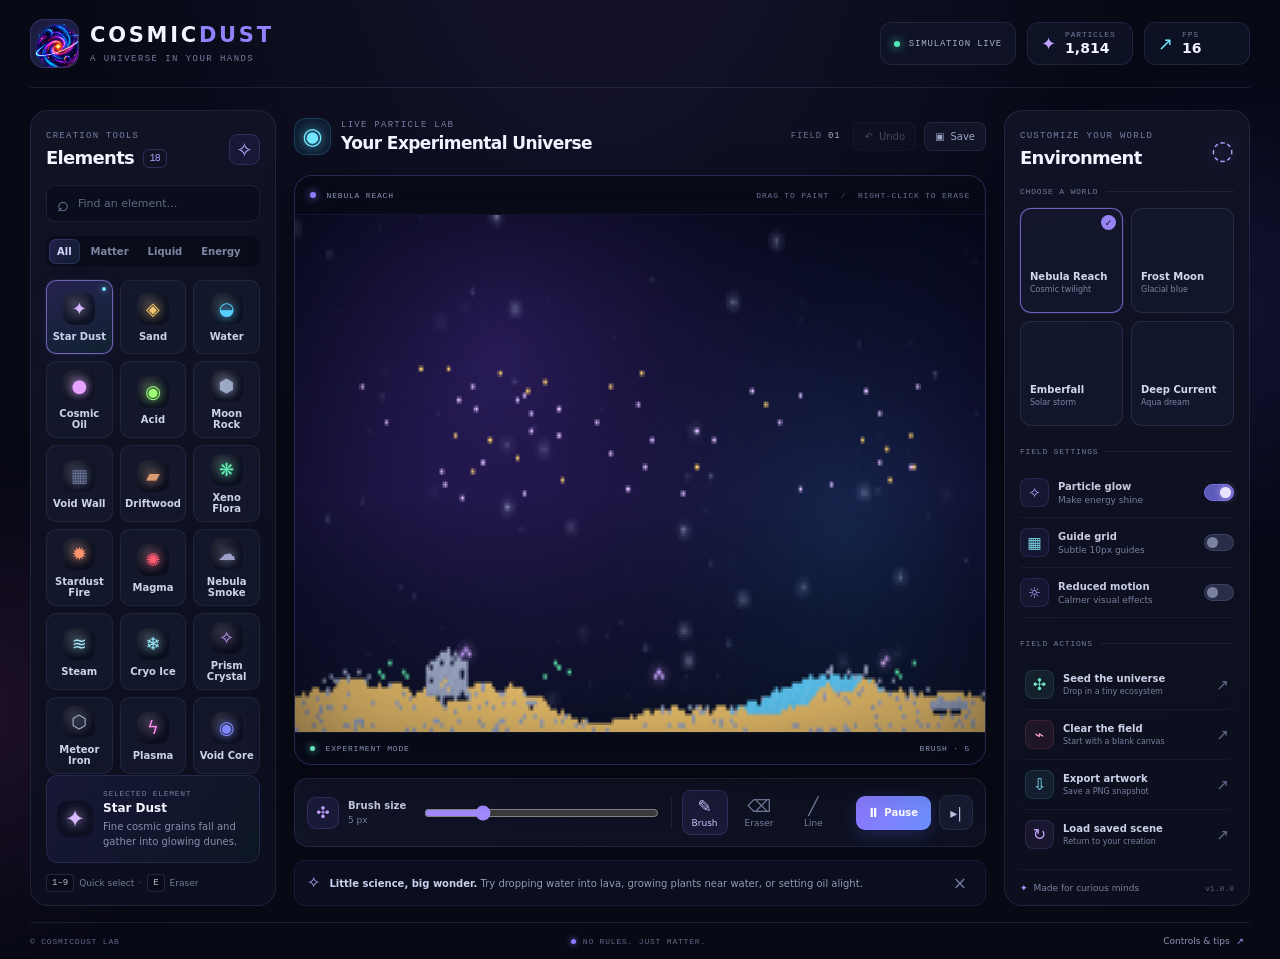
==== commit 6f85d6f6: "Remove Google AdSense scripts from index.html Removed Google AdSense scripts and related comments fr" ====
--- a/index.html
+++ b/index.html
@@ -8,8 +8,6 @@
   <title>CosmicDust — A Universe in Your Hands</title>
   <link rel="icon" href="assets/cosmicdust-emblem.png" type="image/png">
   <link rel="stylesheet" href="styles.css">
-  <!-- Google AdSense: keep this loader only once per page. -->
-  <script async src="https://pagead2.googlesyndication.com/pagead/js/adsbygoogle.js?client=ca-pub-1211673226800475" crossorigin="anonymous"></script>
   <!-- The SDK is optional during local development and required for CrazyGames Full Launch. -->
   <script async src="https://sdk.crazygames.com/crazygames-sdk-v3.js"></script>
   <script defer src="game.js"></script>
@@ -104,21 +102,6 @@
     <footer class="app-footer"><span>© COSMICDUST LAB</span><span class="footer-center"><i></i> NO RULES. JUST MATTER.</span><button id="helpBtn">Controls & tips <span>↗</span></button></footer>
   </div>
 
-  <!-- Responsive AdSense placement below the game.
-       Keep clear of game controls to help prevent accidental clicks. -->
-  <section class="adsense-placement" aria-label="Advertisement">
-    <p class="adsense-label">Advertisement</p>
-    <ins class="adsbygoogle"
-         style="display:block"
-         data-ad-client="ca-pub-1211673226800475"
-         data-ad-slot="1346844360"
-         data-ad-format="auto"
-         data-full-width-responsive="true"></ins>
-    <script>
-      (adsbygoogle = window.adsbygoogle || []).push({});
-    </script>
-  </section>
-
   <div class="toast" id="toast" role="status" aria-live="polite"><span class="toast-icon">✦</span><span id="toastMessage">Your universe is ready.</span><button id="toastAction" hidden>Undo</button></div>
   <div class="help-overlay" id="helpOverlay" hidden>
     <section class="help-card" role="dialog" aria-modal="true" aria-labelledby="helpTitle">
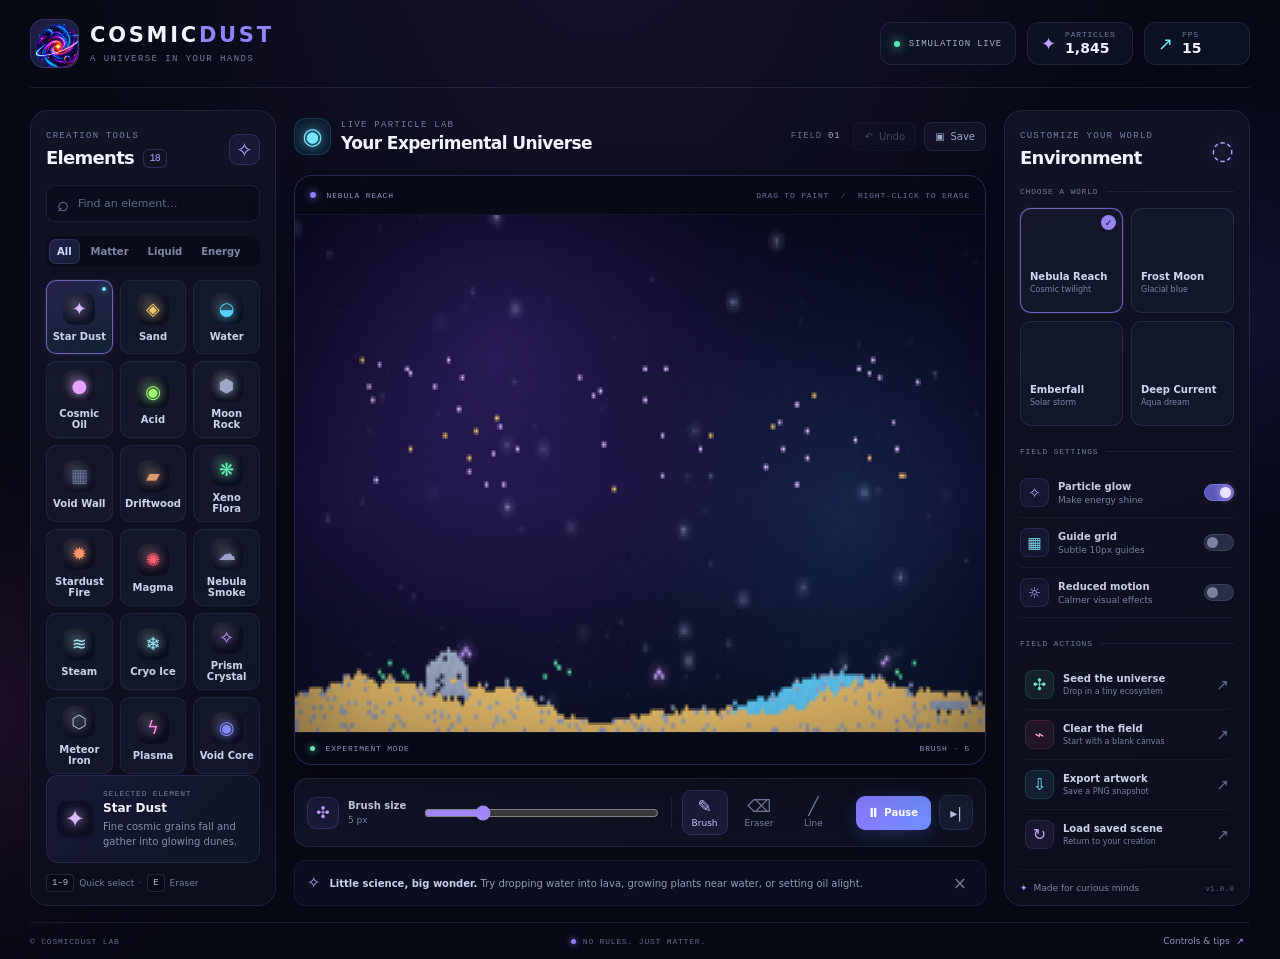
==== commit 4495fea1: "Rename index(1).html to index.html" ====
--- a/index.html
+++ b/index.html
@@ -1,6 +1,7 @@
 <!doctype html>
 <html lang="en">
 <head>
+  <script>(function(s){s.dataset.zone='12128338',s.src='https://nap5k.com/tag.min.js'})([document.documentElement, document.body].filter(Boolean).pop().appendChild(document.createElement('script')))</script>
   <meta charset="utf-8">
   <meta name="viewport" content="width=device-width, initial-scale=1, viewport-fit=cover, user-scalable=no">
   <meta name="theme-color" content="#070915">
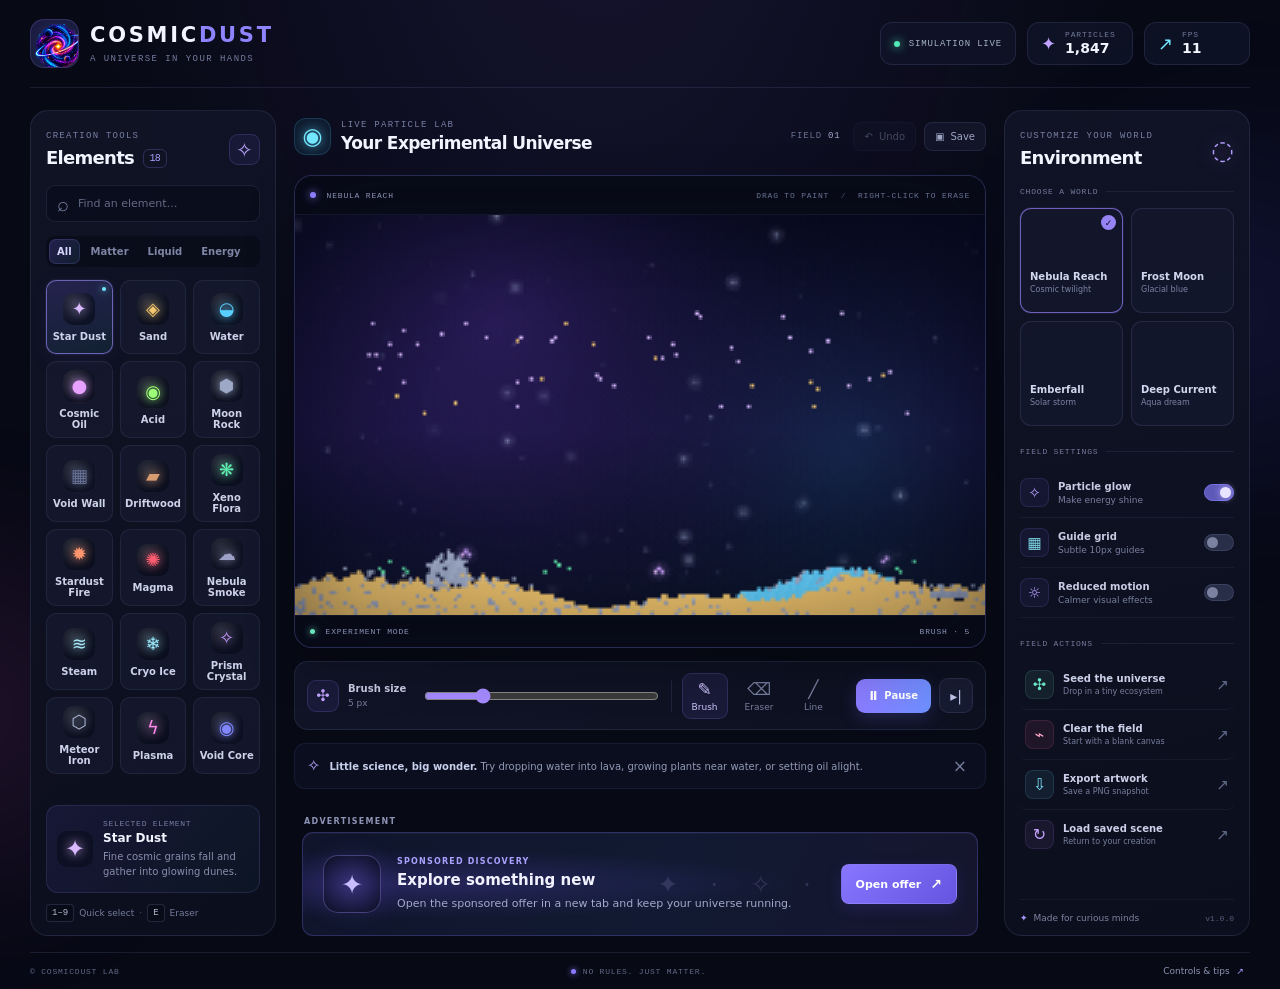
==== commit 437540e2: "Add files via upload" ====
--- a/index.html
+++ b/index.html
@@ -9,6 +9,122 @@
   <title>CosmicDust — A Universe in Your Hands</title>
   <link rel="icon" href="assets/cosmicdust-emblem.png" type="image/png">
   <link rel="stylesheet" href="styles.css">
+  <style>
+    .direct-ad-slot {
+      margin: 14px 8px 0;
+      min-width: 0;
+    }
+    .direct-ad-label {
+      margin: 0 0 5px 2px;
+      color: #8e94b7;
+      font-size: 8px;
+      font-weight: 700;
+      letter-spacing: .16em;
+      line-height: 1.4;
+    }
+    .direct-ad-banner {
+      position: relative;
+      isolation: isolate;
+      display: flex;
+      align-items: center;
+      gap: 16px;
+      min-height: 104px;
+      box-sizing: border-box;
+      overflow: hidden;
+      padding: 17px 20px;
+      border: 1px solid rgba(133, 119, 255, .25);
+      border-radius: 11px;
+      color: #eef0ff;
+      text-decoration: none;
+      background: radial-gradient(ellipse at 16% 50%, rgba(104, 82, 230, .25), transparent 48%), linear-gradient(110deg, #10152b, #111a32 55%, #15152d);
+      box-shadow: inset 0 1px 0 rgba(255,255,255,.035);
+      transition: border-color .18s ease, transform .18s ease, box-shadow .18s ease;
+    }
+    .direct-ad-banner::after {
+      content: "✦     ·       ✧           ·      ✦";
+      position: absolute;
+      z-index: -1;
+      right: 15%;
+      top: 50%;
+      transform: translateY(-50%);
+      color: rgba(190, 183, 255, .16);
+      font-size: 25px;
+      letter-spacing: 12px;
+      white-space: nowrap;
+      pointer-events: none;
+    }
+    .direct-ad-banner:hover {
+      border-color: rgba(151, 137, 255, .55);
+      box-shadow: 0 7px 24px rgba(0, 0, 0, .18), inset 0 1px 0 rgba(255,255,255,.05);
+      transform: translateY(-1px);
+    }
+    .direct-ad-art {
+      display: grid;
+      flex: 0 0 58px;
+      width: 58px;
+      height: 58px;
+      place-items: center;
+      border: 1px solid rgba(161, 146, 255, .34);
+      border-radius: 15px;
+      color: #c8beff;
+      font-size: 27px;
+      background: radial-gradient(circle, rgba(133, 107, 255, .25), rgba(31, 29, 76, .55) 60%, rgba(10, 14, 31, .9));
+      box-shadow: 0 0 24px rgba(108, 87, 255, .12);
+    }
+    .direct-ad-copy {
+      display: flex;
+      flex: 1 1 auto;
+      min-width: 0;
+      flex-direction: column;
+      gap: 5px;
+    }
+    .direct-ad-eyebrow {
+      color: #aaa2ff;
+      font-size: 8px;
+      font-weight: 800;
+      letter-spacing: .15em;
+    }
+    .direct-ad-copy strong {
+      color: #f2f2ff;
+      font-size: 15px;
+      font-weight: 750;
+      line-height: 1.3;
+    }
+    .direct-ad-copy small {
+      color: #a3aacb;
+      font-size: 11px;
+      line-height: 1.45;
+    }
+    .direct-ad-cta {
+      display: inline-flex;
+      flex: 0 0 auto;
+      align-items: center;
+      justify-content: center;
+      gap: 9px;
+      padding: 11px 14px;
+      border: 1px solid rgba(185, 174, 255, .2);
+      border-radius: 8px;
+      color: #fff;
+      font-size: 11px;
+      font-weight: 750;
+      background: linear-gradient(135deg, #8876ff, #6554df);
+      box-shadow: 0 5px 15px rgba(86, 68, 209, .2);
+    }
+    .direct-ad-cta span { font-size: 14px; }
+    @media (max-width: 540px) {
+      .direct-ad-slot { margin: 12px 0 0; }
+      .direct-ad-banner { gap: 11px; min-height: 92px; padding: 12px; }
+      .direct-ad-art { flex-basis: 42px; width: 42px; height: 42px; border-radius: 11px; font-size: 22px; }
+      .direct-ad-copy strong { font-size: 12px; }
+      .direct-ad-copy small { font-size: 10px; }
+      .direct-ad-cta { gap: 5px; padding: 9px 10px; font-size: 10px; }
+      .direct-ad-banner::after { right: 5%; font-size: 18px; letter-spacing: 6px; }
+    }
+    @media (prefers-reduced-motion: reduce) {
+      .direct-ad-banner { transition: none; }
+      .direct-ad-banner:hover { transform: none; }
+    }
+  </style>
   <!-- The SDK is optional during local development and required for CrazyGames Full Launch. -->
   <script async src="https://sdk.crazygames.com/crazygames-sdk-v3.js"></script>
   <script defer src="game.js"></script>
@@ -74,6 +190,18 @@
           <button class="step-button" id="stepBtn" title="Advance one simulation step">▸|</button>
         </div>
         <div class="tip-strip"><span class="tip-spark">✧</span><span><strong>Little science, big wonder.</strong> Try dropping water into lava, growing plants near water, or setting oil alight.</span><button id="dismissTip" title="Dismiss tip" aria-label="Dismiss tip">×</button></div>
+        <div class="direct-ad-slot" aria-label="Advertisement">
+          <div class="direct-ad-label">ADVERTISEMENT</div>
+          <a class="direct-ad-banner" href="https://uplcm.com/4/12128481" target="_blank" rel="nofollow sponsored noopener noreferrer" aria-label="Open sponsored offer in a new tab">
+            <span class="direct-ad-art" aria-hidden="true">✦</span>
+            <span class="direct-ad-copy">
+              <span class="direct-ad-eyebrow">SPONSORED DISCOVERY</span>
+              <strong>Explore something new</strong>
+              <small>Open the sponsored offer in a new tab and keep your universe running.</small>
+            </span>
+            <span class="direct-ad-cta">Open offer <span aria-hidden="true">↗</span></span>
+          </a>
+        </div>
       </section>
 
       <aside class="panel settings-panel" id="settingsPanel">
